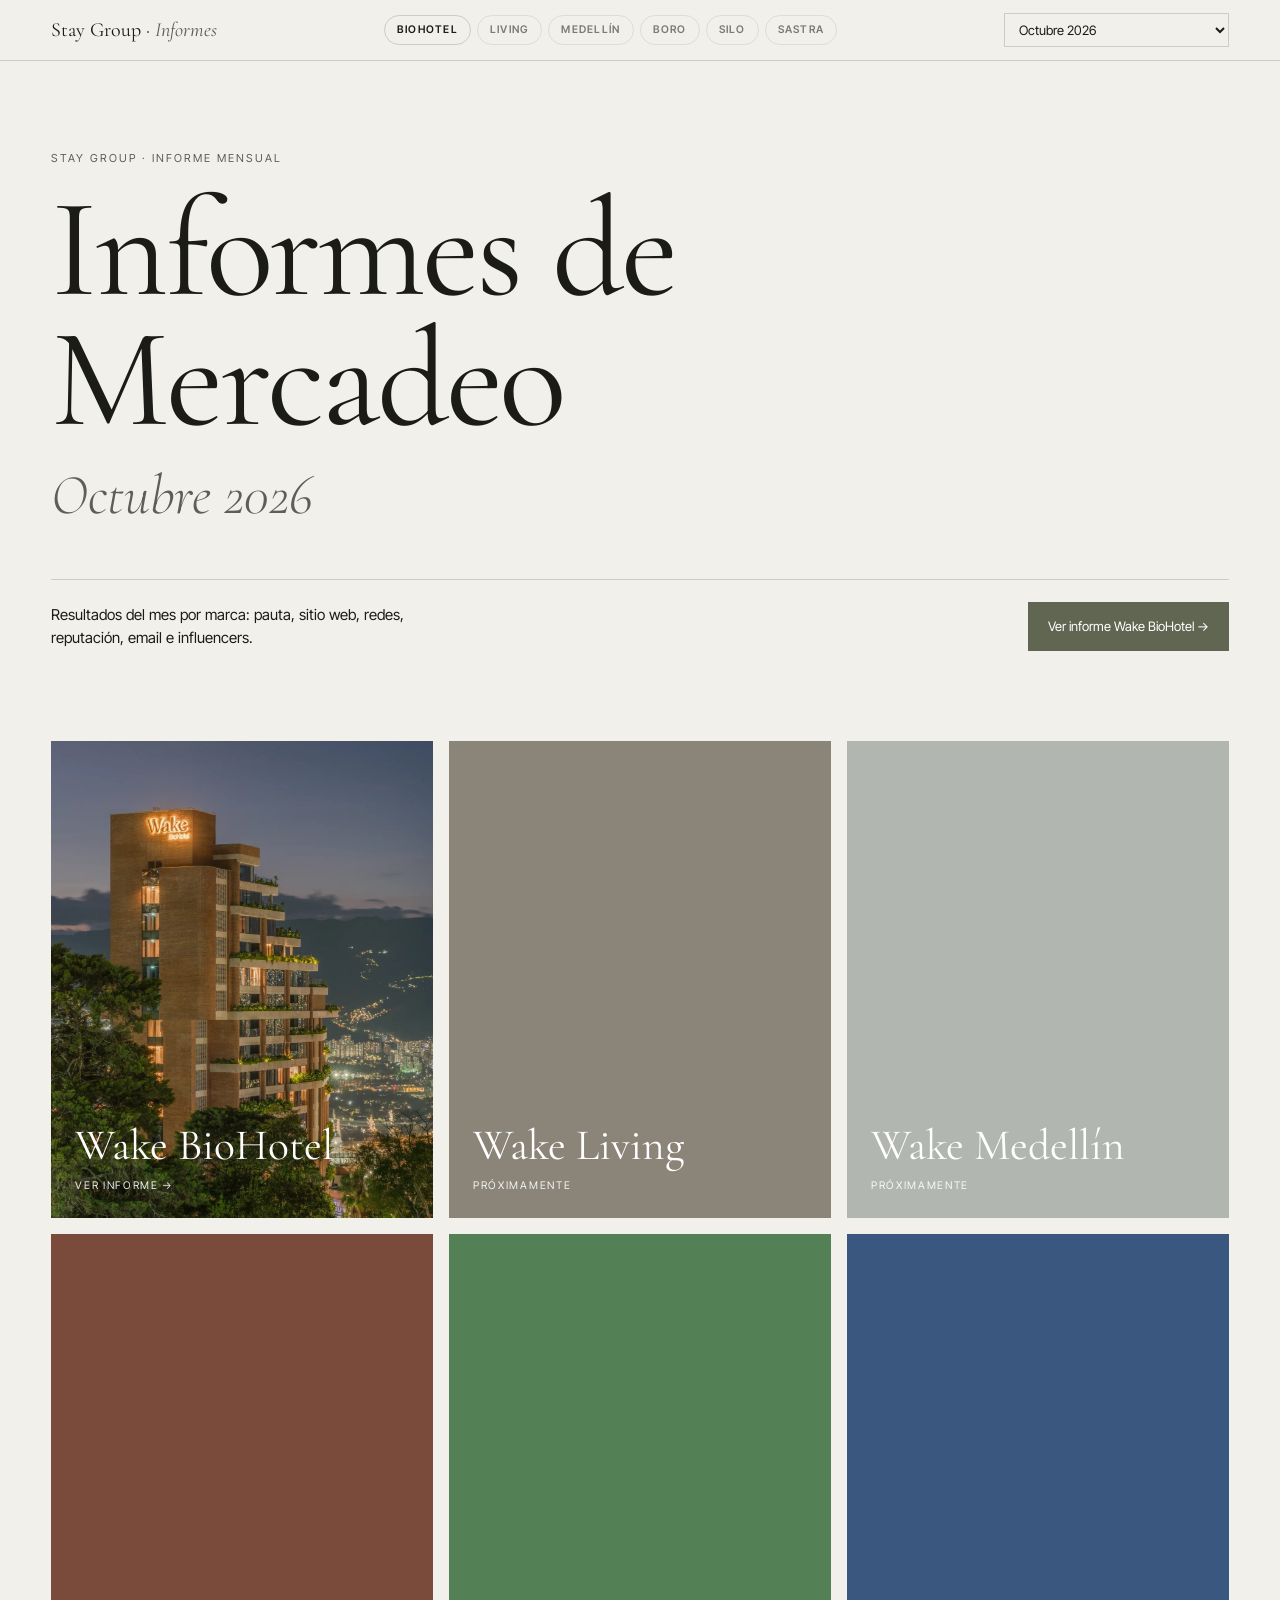
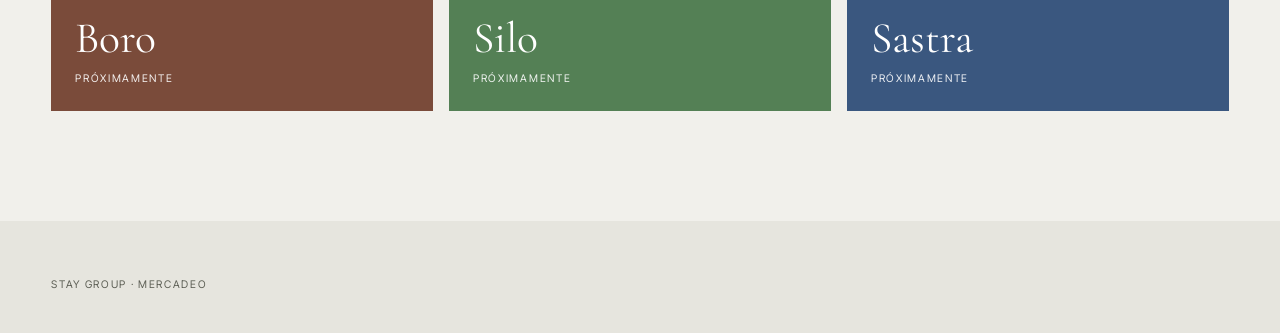
==== index.html @ aa421466 "Publish the monthly marketing report site at the repository root. Add the static Spanish report (ind" ====
<!doctype html>
<html lang="es">
<head>
<meta charset="utf-8">
<meta name="viewport" content="width=device-width, initial-scale=1">
<title>Stay Group · Informes de Mercadeo</title>
<meta name="description" content="Informes mensuales de Mercadeo de las marcas de Stay Group.">
<meta name="robots" content="noindex">
<link rel="preconnect" href="https://fonts.googleapis.com">
<link rel="preconnect" href="https://fonts.gstatic.com" crossorigin>
<link href="https://fonts.googleapis.com/css2?family=Cormorant+Garamond:ital,wght@0,300;0,400;0,500;1,300;1,400&family=Inter+Tight:wght@400;500;600&display=swap" rel="stylesheet">
<link rel="stylesheet" href="assets/css/styles.css">
<link rel="icon" href="assets/img/favicon.png">
</head>
<body>
<div id="app"><noscript><p style="padding:120px 24px;font-family:serif;font-size:22px">Este informe necesita JavaScript activado.</p></noscript></div>
<script src="data/index.js"></script>
<script src="assets/js/common.js"></script>
<script src="assets/js/cover.js"></script>
</body>
</html>
---- assets/css/styles.css ----
:root{
  --olive:#616652; --olive-25:rgba(97,102,82,.25); --olive-10:rgba(97,102,82,.1);
  --cream:#F1F0EB; --ink:#1B1C17; --wood:#A9744F; --down:#A0522D; --white:#fff; --muted:#5d5f55;
  --serif:"Cormorant Garamond",Georgia,"Times New Roman",serif;
  --sans:"Inter Tight",system-ui,-apple-system,"Segoe UI",Roboto,sans-serif;
  --pad:clamp(20px,4vw,56px); --max:1320px;
}
*{box-sizing:border-box;margin:0;padding:0}
html{scroll-behavior:smooth}
body{background:var(--cream);color:var(--ink);font-family:var(--sans);font-size:15px;line-height:1.55;-webkit-font-smoothing:antialiased}
img{max-width:100%;display:block}
a{color:inherit}
em{font-style:italic}
.wrap{max-width:var(--max);margin:0 auto;padding:0 var(--pad)}
.eyebrow{font-size:11px;letter-spacing:.18em;text-transform:uppercase;color:var(--muted)}
.serif{font-family:var(--serif)}
.nowrap{white-space:nowrap}

/* NAV */
.nav{position:fixed;inset:0 0 auto 0;z-index:50;background:rgba(241,240,235,.88);backdrop-filter:blur(10px);-webkit-backdrop-filter:blur(10px);border-bottom:1px solid var(--olive-25)}
.nav .in{display:flex;align-items:center;justify-content:space-between;gap:16px;height:60px;max-width:var(--max);margin:0 auto;padding:0 var(--pad)}
.brandmark{font-family:var(--serif);font-size:20px;text-decoration:none;white-space:nowrap}
.brandmark i{color:var(--muted)}
.pills{display:flex;gap:6px;flex-wrap:nowrap}
.pill{font-size:10.5px;font-weight:600;letter-spacing:.12em;text-transform:uppercase;padding:6px 12px;border-radius:999px;border:1px solid var(--olive-25);text-decoration:none;white-space:nowrap;position:relative;color:var(--ink);background:transparent}
.pill.active{background:var(--olive);color:#fff;border-color:var(--olive)}
.pill.soon{opacity:.55;cursor:default}
.pill.soon:hover::after{content:"Próximamente";position:absolute;top:120%;left:50%;transform:translateX(-50%);background:var(--ink);color:#fff;font-size:10px;padding:4px 8px;border-radius:3px;letter-spacing:.08em}
.month{font-family:var(--sans);font-size:13px;border:1px solid var(--olive-25);background:transparent;padding:7px 10px;color:var(--ink);border-radius:0}
.burger{display:none;background:none;border:0;font-size:24px;line-height:1;cursor:pointer;color:var(--ink)}
.mobile-menu{display:none}
@media (max-width:900px){
  .nav .pills,.nav .month{display:none}
  .burger{display:block}
  .mobile-menu.open{display:flex;flex-direction:column;gap:14px;position:fixed;inset:60px 0 0 0;background:var(--cream);padding:32px var(--pad);z-index:49;overflow:auto}
  .mobile-menu a,.mobile-menu span{font-family:var(--serif);font-size:30px;text-decoration:none}
  .mobile-menu .soon{opacity:.45}
  .mobile-menu .soon small{font-family:var(--sans);font-size:11px;letter-spacing:.14em;text-transform:uppercase;margin-left:8px}
  .mobile-menu .month{display:block;margin-top:16px;font-size:16px}
}

/* HERO */
.hero{position:relative;min-height:100vh;min-height:100svh;display:flex;align-items:flex-end;color:#fff;overflow:hidden;background:#2a2b24}
.hero img.bg{position:absolute;inset:0;width:100%;height:100%;object-fit:cover}
.hero::after{content:"";position:absolute;inset:0;background:linear-gradient(180deg,rgba(0,0,0,.15) 0%,rgba(0,0,0,.2) 40%,rgba(0,0,0,.62) 100%)}
.hero .content{position:relative;z-index:2;width:100%;max-width:var(--max);margin:0 auto;padding:0 var(--pad) clamp(48px,9vh,110px)}
.hero .logo{width:clamp(130px,14vw,190px);margin-bottom:28px}
.hero .eyebrow{color:rgba(255,255,255,.85)}
.hero h1{font-family:var(--serif);font-weight:400;font-size:clamp(56px,11vw,168px);line-height:.92;letter-spacing:-.02em;margin:14px 0 8px}
.hero .sub{font-family:var(--serif);font-style:italic;font-size:clamp(28px,4vw,54px);font-weight:300}
.hero .line{margin-top:18px;font-size:13px;opacity:.9}
.scrollcue{position:absolute;left:50%;bottom:22px;z-index:2;width:1px;height:42px;background:rgba(255,255,255,.6);overflow:hidden}
.scrollcue::after{content:"";position:absolute;left:0;top:-42px;width:1px;height:42px;background:#fff;animation:cue 2s infinite}
@keyframes cue{to{top:42px}}

/* SECTIONS */
section.block{padding:clamp(72px,11vw,150px) 0}
.sh{display:grid;grid-template-columns:220px 1fr;gap:24px;border-top:1px solid var(--olive-25);padding-top:22px;margin-bottom:clamp(36px,5vw,64px)}
.sh h2{font-family:var(--serif);font-weight:400;font-size:clamp(40px,6.4vw,92px);line-height:1;letter-spacing:-.01em}
.sh h2 em{font-weight:300}
.sh p.intro{margin-top:18px;max-width:640px;color:var(--muted)}
@media (max-width:760px){.sh{grid-template-columns:1fr;gap:10px}}

.grid{display:grid;gap:0}
.g3{grid-template-columns:repeat(3,1fr)}
.g5{grid-template-columns:repeat(5,1fr)}
@media (max-width:1000px){.g5{grid-template-columns:repeat(3,1fr)}}
@media (max-width:760px){.g3,.g5{grid-template-columns:1fr}}

.kpi{padding:22px 26px 34px 0;border-top:1px solid var(--olive-25);min-width:0}
.kpi .lab{font-size:11px;letter-spacing:.16em;text-transform:uppercase;color:var(--muted);margin-bottom:12px}
.kpi .val{font-family:var(--serif);font-weight:400;line-height:1;white-space:nowrap;font-size:clamp(44px,6vw,92px);letter-spacing:-.01em}
.kpi .delta{margin-top:14px;font-size:12.5px;display:flex;gap:6px;color:var(--ink)}
.kpi .delta.down{color:var(--down)}
.kpi .delta::before{content:"↗";color:var(--olive)}
.kpi .delta.down::before{content:"↘";color:var(--down)}
.kpi .delta.flat::before{content:"·"}
.kpi .note{margin-top:6px;font-size:11.5px;color:var(--muted)}
.headline .kpi{padding-right:clamp(16px,3vw,40px)}

.cells{display:grid;grid-template-columns:repeat(3,1fr);border:1px solid var(--olive-25)}
.cells .kpi{border-top:0;border-right:1px solid var(--olive-25);border-bottom:1px solid var(--olive-25);padding:22px 20px}
.cells .kpi .val{font-size:clamp(34px,3.6vw,52px)}
@media (max-width:760px){.cells{grid-template-columns:1fr 1fr}.cells .kpi .val{font-size:34px}}

/* ADS */
.adtop{display:grid;grid-template-columns:1.1fr 1fr 1fr;gap:0;margin-bottom:56px}
.adtop .kpi{padding:28px}
.adtop .dark{background:var(--olive);color:#fff;border-top-color:var(--olive)}
.adtop .dark .lab,.adtop .dark .note{color:rgba(255,255,255,.75)}
.adtop .val{font-size:clamp(44px,5.4vw,84px)}
.adtop .kpi+.kpi{border-left:1px solid var(--olive-25)}
@media (max-width:900px){.adtop{grid-template-columns:1fr}.adtop .kpi+.kpi{border-left:0}}
.charts{display:grid;grid-template-columns:1fr 1fr;gap:clamp(24px,4vw,64px);margin-bottom:48px}
@media (max-width:900px){.charts{grid-template-columns:1fr}}
.charts h3{font-family:var(--serif);font-weight:400;font-size:26px;margin-bottom:18px}
.charts h3 em{color:var(--muted)}
.chart svg{width:100%;height:auto;overflow:visible}
.chart text{font-family:var(--sans);font-size:11px;fill:var(--muted)}
.chart .bar{transition:transform 1.2s cubic-bezier(.2,.7,.2,1)}
.legend{display:flex;gap:18px;font-size:11.5px;color:var(--muted);margin-top:8px}
.legend i{display:inline-block;width:10px;height:10px;margin-right:6px;vertical-align:-1px}
.smallnote{font-size:11.5px;color:var(--muted);margin-top:10px}
.cards3{display:grid;grid-template-columns:repeat(3,1fr);gap:16px}
@media (max-width:900px){.cards3{grid-template-columns:1fr}}
.card{background:#fff;border:1px solid var(--olive-25);padding:26px}
.tag{display:inline-block;font-size:10px;font-weight:600;letter-spacing:.14em;text-transform:uppercase;border:1px solid var(--olive-25);border-radius:999px;padding:5px 11px}
.tag.fill{background:var(--olive);color:#fff;border-color:var(--olive)}
.tag.wood{background:var(--wood);color:#fff;border-color:var(--wood)}
.tag.down{background:var(--down);color:#fff;border-color:var(--down)}
.card .mini{font-size:10.5px;letter-spacing:.16em;text-transform:uppercase;color:var(--muted);margin-top:18px}
.card .big{font-family:var(--serif);font-size:40px;line-height:1.1;white-space:nowrap}
.card .txt{font-size:12.5px;margin-top:12px}
.card .txt.muted{color:var(--muted);border-top:1px solid var(--olive-10);padding-top:12px}
.criterio{margin-top:36px;border-left:2px solid var(--wood);padding:4px 0 4px 16px;max-width:720px;font-size:13px}
.criterio b{display:block;font-size:10.5px;letter-spacing:.16em;text-transform:uppercase;color:var(--wood);margin-bottom:4px}

/* PHOTO DIVIDER (transform parallax, image taller than frame so no bands) */
.divider{position:relative;height:clamp(320px,72vh,760px);overflow:hidden;background:var(--olive)}
.divider img{position:absolute;left:0;top:-15%;width:100%;height:130%;object-fit:cover;will-change:transform}
.divider .cap{position:absolute;left:0;right:0;bottom:0;padding:0 var(--pad) clamp(28px,6vh,64px);max-width:var(--max);margin:0 auto;color:#fff;font-family:var(--serif);font-style:italic;font-size:clamp(28px,4.2vw,60px);z-index:2;text-shadow:0 2px 24px rgba(0,0,0,.35)}
.divider::after{content:"";position:absolute;inset:0;background:linear-gradient(180deg,transparent 50%,rgba(0,0,0,.45));pointer-events:none}

/* SOCIAL */
.social{border-top:1px solid var(--olive-25);padding:28px 0 36px}
.social .head{display:flex;justify-content:space-between;align-items:center;margin-bottom:12px;gap:12px}
.social h3{font-family:var(--serif);font-weight:400;font-size:clamp(30px,3.4vw,44px)}
.social .kpi{border-top:0;padding:10px 18px 10px 0}
.social .kpi .val{font-size:clamp(34px,3.4vw,50px)}

/* REPUTATION */
.rep{display:grid;grid-template-columns:1.1fr 2fr;gap:clamp(24px,5vw,72px);align-items:end}
@media (max-width:900px){.rep{grid-template-columns:1fr}}
.ta .score{font-family:var(--serif);font-size:clamp(130px,18vw,260px);line-height:.85;white-space:nowrap}
.ta .score small{font-size:.22em;color:var(--muted)}
.others{display:grid;grid-template-columns:repeat(3,1fr)}
.others .kpi{padding-left:20px;border-top:0;border-left:1px solid var(--olive-25)}
.others .kpi .val{font-size:clamp(40px,4vw,60px)}
.others .kpi .val small{font-size:.4em;color:var(--muted)}
@media (max-width:600px){.others{grid-template-columns:1fr}.others .kpi{border-left:0;border-top:1px solid var(--olive-25);padding-left:0}}
.quotes{display:grid;grid-template-columns:1fr 1fr;gap:clamp(24px,5vw,72px);margin-top:clamp(56px,8vw,110px)}
@media (max-width:760px){.quotes{grid-template-columns:1fr}}
.quotes blockquote{font-family:var(--serif);font-style:italic;font-size:clamp(22px,2.4vw,32px);line-height:1.3}
.quotes cite{display:block;margin-top:14px;font-style:normal;font-family:var(--sans);font-size:10.5px;letter-spacing:.16em;text-transform:uppercase;color:var(--muted)}

/* EMAIL + INFLUENCER */
.email{display:grid;grid-template-columns:minmax(260px,420px) 1fr;gap:clamp(20px,4vw,48px);background:#fff;border:1px solid var(--olive-25);padding:clamp(16px,2.4vw,28px);margin-top:20px}
@media (max-width:760px){.email{grid-template-columns:1fr}}
.shot{position:relative;max-height:520px;overflow:auto;border:1px solid var(--olive-10);background:#f6f6f3;cursor:zoom-in}
.shot img{width:100%}
.shot .zoom{position:sticky;top:10px;float:right;margin:10px 10px -40px 0;background:var(--ink);color:#fff;font-size:10px;letter-spacing:.12em;text-transform:uppercase;padding:5px 9px;border-radius:999px;z-index:2}
.email h3,.infl h3{font-family:var(--serif);font-weight:400;font-size:clamp(28px,3vw,40px);line-height:1.1;margin:14px 0 6px}
.email .date{font-size:13px;color:var(--muted)}
.email .aud{font-size:12.5px;margin:12px 0 18px}
.email .aud b,.infl .meta b{font-size:10.5px;letter-spacing:.14em;text-transform:uppercase;color:var(--muted);font-weight:500;margin-right:6px}
.metrics{display:grid;grid-template-columns:repeat(3,1fr);gap:0 20px}
.metrics div{border-top:1px solid var(--olive-25);padding:10px 0 14px}
.metrics span{display:block;font-size:10.5px;letter-spacing:.14em;text-transform:uppercase;color:var(--muted)}
.metrics strong{font-family:var(--serif);font-weight:400;font-size:28px;white-space:nowrap}
.metrics small{font-size:11px;color:var(--muted);margin-left:4px}
.infl{display:grid;grid-template-columns:minmax(260px,420px) 1fr;gap:clamp(20px,4vw,56px);align-items:start}
@media (max-width:760px){.infl{grid-template-columns:1fr}}
.infl h3{font-size:clamp(44px,5vw,72px)}
.infl blockquote{font-family:var(--serif);font-style:italic;font-size:clamp(20px,2vw,26px);border-left:1px solid var(--olive);padding-left:18px;margin:22px 0}
.infl .meta{font-size:12.5px;margin-top:10px}

/* MILESTONES + LEARNINGS */
.miles li{list-style:none;display:grid;grid-template-columns:90px 1fr;border-top:1px solid var(--olive-25);padding:22px 0;font-family:var(--serif);font-size:clamp(19px,1.9vw,25px);line-height:1.35}
.miles li:last-child{border-bottom:1px solid var(--olive-25)}
.miles li span{font-style:italic;color:var(--muted)}
.lcards{display:grid;grid-template-columns:repeat(auto-fit,minmax(300px,1fr));gap:16px;margin-top:14px}
.lcard{background:#fff;border:1px solid var(--olive-25);padding:clamp(22px,3vw,40px);position:relative}
.lcard .n{font-family:var(--serif);font-size:64px;line-height:1;color:var(--olive)}
.lcard h4{font-family:var(--serif);font-weight:400;font-size:clamp(24px,2.4vw,32px);margin:18px 0 10px}
.lcard p{font-size:13.5px}
.lcard .tag{position:absolute;top:22px;right:22px}
.subhead{margin:48px 0 0}

/* FOOTER */
footer.sources{background:#E6E5DE;padding:56px 0 40px;font-size:12px;color:var(--muted)}
footer .cols{display:grid;grid-template-columns:1fr 2fr;gap:40px}
@media (max-width:760px){footer .cols{grid-template-columns:1fr}}
footer h5{font-size:10.5px;letter-spacing:.18em;text-transform:uppercase;font-weight:500;margin-bottom:12px;color:var(--ink)}
footer .pend{color:var(--ink);font-size:13.5px}
footer .bottom{border-top:1px solid var(--olive-25);margin-top:36px;padding-top:18px;letter-spacing:.16em;text-transform:uppercase;font-size:10.5px}

/* COVER */
.cover{padding-top:150px;padding-bottom:90px}
.cover h1{font-family:var(--serif);font-weight:400;font-size:clamp(64px,11vw,170px);line-height:.92;letter-spacing:-.02em;margin-top:18px}
.cover .sub{font-family:var(--serif);font-style:italic;font-weight:300;font-size:clamp(32px,4.4vw,60px);color:var(--muted);margin-top:8px}
.cover .row{display:flex;justify-content:space-between;align-items:center;gap:24px;border-top:1px solid var(--olive-25);margin-top:40px;padding-top:22px;flex-wrap:wrap}
.btn{display:inline-flex;gap:10px;align-items:center;background:var(--olive);color:#fff;text-decoration:none;padding:14px 20px;font-size:13px}
.bcards{display:grid;grid-template-columns:repeat(3,1fr);gap:16px;padding-bottom:110px}
@media (max-width:900px){.bcards{grid-template-columns:1fr 1fr}}
@media (max-width:560px){.bcards{grid-template-columns:1fr}}
.bcard{position:relative;aspect-ratio:4/5;overflow:hidden;color:#fff;text-decoration:none;display:flex;flex-direction:column;justify-content:flex-end;padding:24px}
.bcard img{position:absolute;inset:0;width:100%;height:100%;object-fit:cover;transition:transform 1.2s ease}
.bcard:hover img{transform:scale(1.04)}
.bcard::after{content:"";position:absolute;inset:0;background:linear-gradient(180deg,transparent 45%,rgba(0,0,0,.55))}
.bcard>*{position:relative;z-index:2}
.bcard .nm{font-family:var(--serif);font-size:clamp(34px,3.4vw,48px);line-height:1}
.bcard .st{font-size:10.5px;letter-spacing:.16em;text-transform:uppercase;margin-top:10px;opacity:.9}
.bcard.soon{cursor:default}
.bcard.soon::after{background:none}

/* COMING SOON page */
.soonpage{min-height:100vh;display:flex;align-items:center;color:#fff}
.soonpage h1{font-family:var(--serif);font-weight:400;font-size:clamp(56px,10vw,150px);line-height:.95}

/* LIGHTBOX */
.lb{position:fixed;inset:0;background:rgba(20,20,16,.92);z-index:100;display:none;overflow:auto;padding:60px 16px;cursor:zoom-out}
.lb.open{display:block}
.lb img{margin:0 auto;max-width:min(760px,100%)}
.lb button{position:fixed;top:16px;right:20px;background:#fff;border:0;padding:8px 12px;font-size:12px;cursor:pointer}

/* REVEAL: content is visible by default. Only hidden when JS confirms it can animate (html.js-anim). */
.js-anim .reveal{opacity:0;transform:translateY(28px);transition:opacity .9s ease,transform .9s cubic-bezier(.2,.7,.2,1)}
.js-anim .reveal.in{opacity:1;transform:none}
@media (prefers-reduced-motion:reduce){
  .js-anim .reveal{opacity:1;transform:none;transition:none}
  .divider img{transform:none!important}
  .scrollcue::after{animation:none}
}
@media print{.js-anim .reveal{opacity:1!important;transform:none!important}.nav{position:static}}
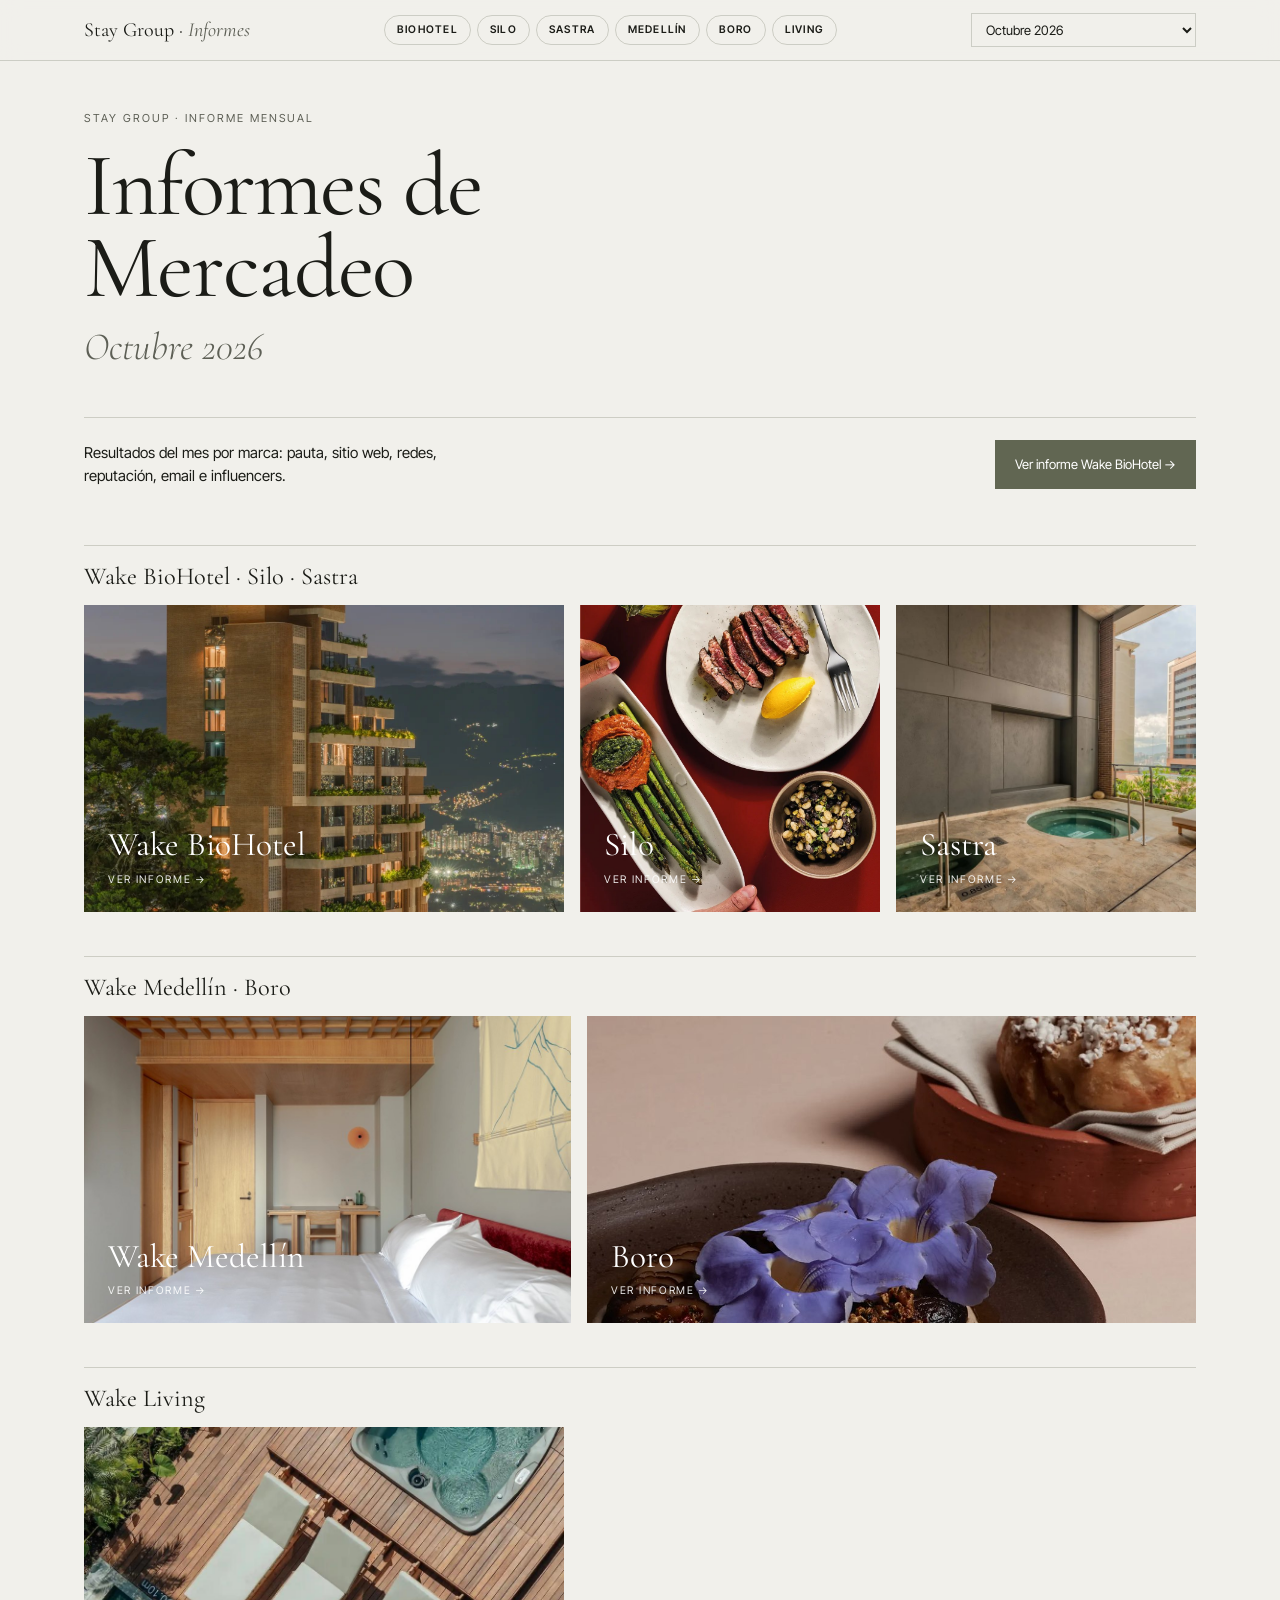
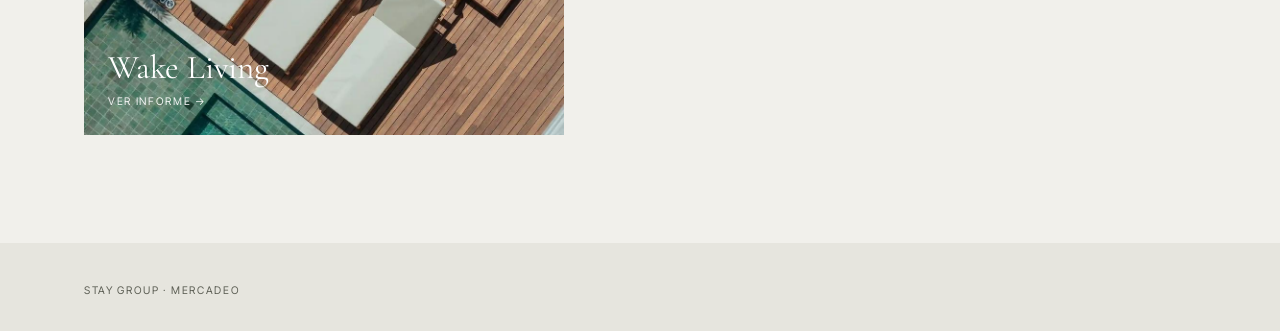
==== commit c05b59ad: "Group brands on the cover and link sibling reports. Publish the new site archive, including cache-bu" ====
--- a/index.html
+++ b/index.html
@@ -9,13 +9,13 @@
 <link rel="preconnect" href="https://fonts.googleapis.com">
 <link rel="preconnect" href="https://fonts.gstatic.com" crossorigin>
 <link href="https://fonts.googleapis.com/css2?family=Cormorant+Garamond:ital,wght@0,300;0,400;0,500;1,300;1,400&family=Inter+Tight:wght@400;500;600&display=swap" rel="stylesheet">
-<link rel="stylesheet" href="assets/css/styles.css">
+<link rel="stylesheet" href="assets/css/styles.css?v=20261111-1410">
 <link rel="icon" href="assets/img/favicon.png">
 </head>
 <body>
 <div id="app"><noscript><p style="padding:120px 24px;font-family:serif;font-size:22px">Este informe necesita JavaScript activado.</p></noscript></div>
-<script src="data/index.js"></script>
-<script src="assets/js/common.js"></script>
-<script src="assets/js/cover.js"></script>
+<script src="data/index.js?v=20261111-1410"></script>
+<script src="assets/js/common.js?v=20261111-1410"></script>
+<script src="assets/js/cover.js?v=20261111-1410"></script>
 </body>
 </html>
--- a/assets/css/styles.css
+++ b/assets/css/styles.css
@@ -1,9 +1,9 @@
 :root{
   --olive:#616652; --olive-25:rgba(97,102,82,.25); --olive-10:rgba(97,102,82,.1);
-  --cream:#F1F0EB; --ink:#1B1C17; --wood:#A9744F; --down:#A0522D; --white:#fff; --muted:#5d5f55;
+  --cream:#F1F0EB; --ink:#1B1C17; --wood:#A9744F; --down:#A0522D; --light:#BDB8AA; --white:#fff; --muted:#5d5f55;
   --serif:"Cormorant Garamond",Georgia,"Times New Roman",serif;
   --sans:"Inter Tight",system-ui,-apple-system,"Segoe UI",Roboto,sans-serif;
-  --pad:clamp(20px,4vw,56px); --max:1320px;
+  --pad:clamp(22px,5vw,72px); --max:1240px;
 }
 *{box-sizing:border-box;margin:0;padding:0}
 html{scroll-behavior:smooth}
@@ -40,116 +40,135 @@
 }
 
 /* HERO */
-.hero{position:relative;min-height:100vh;min-height:100svh;display:flex;align-items:flex-end;color:#fff;overflow:hidden;background:#2a2b24}
+.hero{position:relative;min-height:72vh;min-height:72svh;display:flex;align-items:flex-end;color:#fff;overflow:hidden;background:#2a2b24}
 .hero img.bg{position:absolute;inset:0;width:100%;height:100%;object-fit:cover}
 .hero::after{content:"";position:absolute;inset:0;background:linear-gradient(180deg,rgba(0,0,0,.15) 0%,rgba(0,0,0,.2) 40%,rgba(0,0,0,.62) 100%)}
-.hero .content{position:relative;z-index:2;width:100%;max-width:var(--max);margin:0 auto;padding:0 var(--pad) clamp(48px,9vh,110px)}
-.hero .logo{width:clamp(130px,14vw,190px);margin-bottom:28px}
+.hero .content{position:relative;z-index:2;width:100%;max-width:var(--max);margin:0 auto;padding:0 var(--pad) clamp(36px,6vh,72px)}
+.hero .logo{width:auto;max-width:clamp(110px,11vw,160px);max-height:72px;margin-bottom:20px}
 .hero .eyebrow{color:rgba(255,255,255,.85)}
-.hero h1{font-family:var(--serif);font-weight:400;font-size:clamp(56px,11vw,168px);line-height:.92;letter-spacing:-.02em;margin:14px 0 8px}
-.hero .sub{font-family:var(--serif);font-style:italic;font-size:clamp(28px,4vw,54px);font-weight:300}
+.hero h1{font-family:var(--serif);font-weight:400;font-size:clamp(44px,7vw,104px);line-height:.95;letter-spacing:-.015em;margin:10px 0 6px}
+.hero .sub{font-family:var(--serif);font-style:italic;font-size:clamp(24px,2.8vw,38px);font-weight:300}
 .hero .line{margin-top:18px;font-size:13px;opacity:.9}
 .scrollcue{position:absolute;left:50%;bottom:22px;z-index:2;width:1px;height:42px;background:rgba(255,255,255,.6);overflow:hidden}
 .scrollcue::after{content:"";position:absolute;left:0;top:-42px;width:1px;height:42px;background:#fff;animation:cue 2s infinite}
 @keyframes cue{to{top:42px}}
 
 /* SECTIONS */
-section.block{padding:clamp(72px,11vw,150px) 0}
-.sh{display:grid;grid-template-columns:220px 1fr;gap:24px;border-top:1px solid var(--olive-25);padding-top:22px;margin-bottom:clamp(36px,5vw,64px)}
-.sh h2{font-family:var(--serif);font-weight:400;font-size:clamp(40px,6.4vw,92px);line-height:1;letter-spacing:-.01em}
+section.block{padding-top:clamp(44px,6vw,84px);padding-bottom:clamp(44px,6vw,84px)}
+.sh{display:grid;grid-template-columns:200px 1fr;gap:24px;border-top:1px solid var(--olive-25);padding-top:18px;margin-bottom:clamp(24px,3vw,40px)}
+.sh h2{font-family:var(--serif);font-weight:400;font-size:clamp(30px,3.8vw,54px);line-height:1.05;letter-spacing:-.005em}
 .sh h2 em{font-weight:300}
-.sh p.intro{margin-top:18px;max-width:640px;color:var(--muted)}
+.sh p.intro{margin-top:10px;max-width:640px;color:var(--muted)}
 @media (max-width:760px){.sh{grid-template-columns:1fr;gap:10px}}
 
-.grid{display:grid;gap:0}
+.grid{display:grid;column-gap:clamp(20px,3vw,40px);row-gap:0}
 .g3{grid-template-columns:repeat(3,1fr)}
+.g4{grid-template-columns:repeat(4,1fr)}
 .g5{grid-template-columns:repeat(5,1fr)}
-@media (max-width:1000px){.g5{grid-template-columns:repeat(3,1fr)}}
-@media (max-width:760px){.g3,.g5{grid-template-columns:1fr}}
-
-.kpi{padding:22px 26px 34px 0;border-top:1px solid var(--olive-25);min-width:0}
+@media (max-width:1000px){.g5{grid-template-columns:repeat(3,1fr)}.g4{grid-template-columns:repeat(2,1fr)}}
+@media (max-width:760px){.g3,.g4,.g5{grid-template-columns:1fr}}
+
+.kpi{padding:18px 0 24px;border-top:1px solid var(--olive-25);min-width:0}
 .kpi .lab{font-size:11px;letter-spacing:.16em;text-transform:uppercase;color:var(--muted);margin-bottom:12px}
-.kpi .val{font-family:var(--serif);font-weight:400;line-height:1;white-space:nowrap;font-size:clamp(44px,6vw,92px);letter-spacing:-.01em}
+.kpi .val{font-family:var(--serif);font-weight:400;line-height:1;white-space:nowrap;font-size:clamp(36px,4.2vw,62px);letter-spacing:-.01em}
 .kpi .delta{margin-top:14px;font-size:12.5px;display:flex;gap:6px;color:var(--ink)}
 .kpi .delta.down{color:var(--down)}
 .kpi .delta::before{content:"↗";color:var(--olive)}
 .kpi .delta.down::before{content:"↘";color:var(--down)}
 .kpi .delta.flat::before{content:"·"}
 .kpi .note{margin-top:6px;font-size:11.5px;color:var(--muted)}
-.headline .kpi{padding-right:clamp(16px,3vw,40px)}
+.kpi .delta,.kpi .note{overflow-wrap:anywhere}
 
 .cells{display:grid;grid-template-columns:repeat(3,1fr);border:1px solid var(--olive-25)}
 .cells .kpi{border-top:0;border-right:1px solid var(--olive-25);border-bottom:1px solid var(--olive-25);padding:22px 20px}
-.cells .kpi .val{font-size:clamp(34px,3.6vw,52px)}
-@media (max-width:760px){.cells{grid-template-columns:1fr 1fr}.cells .kpi .val{font-size:34px}}
+.cells .kpi .val{font-size:clamp(30px,3vw,44px)}
+.cells.c4{grid-template-columns:repeat(4,1fr)}
+.cells.c4 .kpi .val{font-size:clamp(28px,2.6vw,40px)}
+@media (max-width:1000px){.cells.c4{grid-template-columns:repeat(2,1fr)}}
+@media (max-width:760px){.cells,.cells.c4{grid-template-columns:1fr 1fr}.cells .kpi{padding:16px 14px}.cells .kpi .val{font-size:28px}}
 
 /* ADS */
-.adtop{display:grid;grid-template-columns:1.1fr 1fr 1fr;gap:0;margin-bottom:56px}
-.adtop .kpi{padding:28px}
+.adtop{display:grid;grid-template-columns:1.1fr 1fr 1fr;gap:0;margin-bottom:36px}
+.adtop.n2{grid-template-columns:1.1fr 1fr}
+.adtop.n4{grid-template-columns:1.1fr 1fr 1fr 1fr}
+.adtop.n4 .val{font-size:clamp(32px,3.4vw,50px)}
+.adtop .kpi{padding:22px 24px}
 .adtop .dark{background:var(--olive);color:#fff;border-top-color:var(--olive)}
 .adtop .dark .lab,.adtop .dark .note{color:rgba(255,255,255,.75)}
-.adtop .val{font-size:clamp(44px,5.4vw,84px)}
+.adtop .dark .delta,.adtop .dark .delta.down,.adtop .dark .delta::before,.adtop .dark .delta.down::before{color:#fff}
+.adtop .val{font-size:clamp(36px,4.2vw,60px)}
 .adtop .kpi+.kpi{border-left:1px solid var(--olive-25)}
-@media (max-width:900px){.adtop{grid-template-columns:1fr}.adtop .kpi+.kpi{border-left:0}}
-.charts{display:grid;grid-template-columns:1fr 1fr;gap:clamp(24px,4vw,64px);margin-bottom:48px}
+@media (max-width:900px){.adtop,.adtop.n2,.adtop.n4{grid-template-columns:1fr}.adtop .kpi+.kpi{border-left:0}}
+.charts{display:grid;grid-template-columns:1fr 1fr;gap:clamp(24px,4vw,56px);margin-bottom:32px}
+.charts.one{grid-template-columns:1fr;max-width:760px}
 @media (max-width:900px){.charts{grid-template-columns:1fr}}
-.charts h3{font-family:var(--serif);font-weight:400;font-size:26px;margin-bottom:18px}
+.charts h3{font-family:var(--serif);font-weight:400;font-size:22px;margin-bottom:12px}
 .charts h3 em{color:var(--muted)}
 .chart svg{width:100%;height:auto;overflow:visible}
 .chart text{font-family:var(--sans);font-size:11px;fill:var(--muted)}
-.chart .bar{transition:transform 1.2s cubic-bezier(.2,.7,.2,1)}
+/* Barras visibles por defecto; solo se encogen mientras esperan la animación */
+.chart .bar{transform-box:fill-box;transition:transform 1.2s cubic-bezier(.2,.7,.2,1)}
+.chart .bar-x{transform-origin:left center}
+.chart .bar-y{transform-origin:center bottom}
+.js-anim .reveal:not(.in) .bar-x{transform:scaleX(0)}
+.js-anim .reveal:not(.in) .bar-y{transform:scaleY(0)}
 .legend{display:flex;gap:18px;font-size:11.5px;color:var(--muted);margin-top:8px}
 .legend i{display:inline-block;width:10px;height:10px;margin-right:6px;vertical-align:-1px}
 .smallnote{font-size:11.5px;color:var(--muted);margin-top:10px}
 .cards3{display:grid;grid-template-columns:repeat(3,1fr);gap:16px}
-@media (max-width:900px){.cards3{grid-template-columns:1fr}}
-.card{background:#fff;border:1px solid var(--olive-25);padding:26px}
+.cards3.n2{grid-template-columns:repeat(2,1fr)}
+.cards3.n1{grid-template-columns:minmax(0,520px)}
+@media (max-width:900px){.cards3,.cards3.n2{grid-template-columns:1fr}}
+.card{background:#fff;border:1px solid var(--olive-25);padding:22px}
 .tag{display:inline-block;font-size:10px;font-weight:600;letter-spacing:.14em;text-transform:uppercase;border:1px solid var(--olive-25);border-radius:999px;padding:5px 11px}
 .tag.fill{background:var(--olive);color:#fff;border-color:var(--olive)}
 .tag.wood{background:var(--wood);color:#fff;border-color:var(--wood)}
 .tag.down{background:var(--down);color:#fff;border-color:var(--down)}
 .card .mini{font-size:10.5px;letter-spacing:.16em;text-transform:uppercase;color:var(--muted);margin-top:18px}
-.card .big{font-family:var(--serif);font-size:40px;line-height:1.1;white-space:nowrap}
+.card .big{font-family:var(--serif);font-size:32px;line-height:1.1;white-space:nowrap}
 .card .txt{font-size:12.5px;margin-top:12px}
 .card .txt.muted{color:var(--muted);border-top:1px solid var(--olive-10);padding-top:12px}
 .criterio{margin-top:36px;border-left:2px solid var(--wood);padding:4px 0 4px 16px;max-width:720px;font-size:13px}
 .criterio b{display:block;font-size:10.5px;letter-spacing:.16em;text-transform:uppercase;color:var(--wood);margin-bottom:4px}
 
 /* PHOTO DIVIDER (transform parallax, image taller than frame so no bands) */
-.divider{position:relative;height:clamp(320px,72vh,760px);overflow:hidden;background:var(--olive)}
+.divider{position:relative;height:clamp(200px,40vh,420px);overflow:hidden;background:var(--olive)}
 .divider img{position:absolute;left:0;top:-15%;width:100%;height:130%;object-fit:cover;will-change:transform}
-.divider .cap{position:absolute;left:0;right:0;bottom:0;padding:0 var(--pad) clamp(28px,6vh,64px);max-width:var(--max);margin:0 auto;color:#fff;font-family:var(--serif);font-style:italic;font-size:clamp(28px,4.2vw,60px);z-index:2;text-shadow:0 2px 24px rgba(0,0,0,.35)}
+.divider .cap{position:absolute;left:0;right:0;bottom:0;padding:0 var(--pad) clamp(28px,6vh,64px);max-width:var(--max);margin:0 auto;color:#fff;font-family:var(--serif);font-style:italic;font-size:clamp(22px,2.8vw,40px);z-index:2;text-shadow:0 2px 24px rgba(0,0,0,.35)}
 .divider::after{content:"";position:absolute;inset:0;background:linear-gradient(180deg,transparent 50%,rgba(0,0,0,.45));pointer-events:none}
 
 /* SOCIAL */
-.social{border-top:1px solid var(--olive-25);padding:28px 0 36px}
+.social{border-top:1px solid var(--olive-25);padding:20px 0 24px}
 .social .head{display:flex;justify-content:space-between;align-items:center;margin-bottom:12px;gap:12px}
-.social h3{font-family:var(--serif);font-weight:400;font-size:clamp(30px,3.4vw,44px)}
-.social .kpi{border-top:0;padding:10px 18px 10px 0}
-.social .kpi .val{font-size:clamp(34px,3.4vw,50px)}
+.social h3{font-family:var(--serif);font-weight:400;font-size:clamp(24px,2.4vw,32px)}
+.social .kpi{border-top:0;padding:8px 0}
+.social .kpi .val{font-size:clamp(28px,2.8vw,40px)}
 
 /* REPUTATION */
 .rep{display:grid;grid-template-columns:1.1fr 2fr;gap:clamp(24px,5vw,72px);align-items:end}
 @media (max-width:900px){.rep{grid-template-columns:1fr}}
-.ta .score{font-family:var(--serif);font-size:clamp(130px,18vw,260px);line-height:.85;white-space:nowrap}
+.ta .score{font-family:var(--serif);font-size:clamp(84px,10vw,140px);line-height:.9;white-space:nowrap}
 .ta .score small{font-size:.22em;color:var(--muted)}
 .others{display:grid;grid-template-columns:repeat(3,1fr)}
+.others.n1{grid-template-columns:1fr}.others.n2{grid-template-columns:repeat(2,1fr)}.others.n4{grid-template-columns:repeat(4,1fr)}
+.rep.solo{grid-template-columns:1fr}
 .others .kpi{padding-left:20px;border-top:0;border-left:1px solid var(--olive-25)}
-.others .kpi .val{font-size:clamp(40px,4vw,60px)}
+.others .kpi .val{font-size:clamp(32px,3vw,46px)}
 .others .kpi .val small{font-size:.4em;color:var(--muted)}
-@media (max-width:600px){.others{grid-template-columns:1fr}.others .kpi{border-left:0;border-top:1px solid var(--olive-25);padding-left:0}}
-.quotes{display:grid;grid-template-columns:1fr 1fr;gap:clamp(24px,5vw,72px);margin-top:clamp(56px,8vw,110px)}
+@media (max-width:600px){.others,.others.n2,.others.n4{grid-template-columns:1fr}.others .kpi{border-left:0;border-top:1px solid var(--olive-25);padding-left:0}}
+.quotes{display:grid;grid-template-columns:1fr 1fr;gap:clamp(24px,5vw,64px);margin-top:clamp(32px,4vw,56px)}
 @media (max-width:760px){.quotes{grid-template-columns:1fr}}
-.quotes blockquote{font-family:var(--serif);font-style:italic;font-size:clamp(22px,2.4vw,32px);line-height:1.3}
+.quotes.one{grid-template-columns:minmax(0,760px)}
+.quotes blockquote{font-family:var(--serif);font-style:italic;font-size:clamp(19px,1.8vw,24px);line-height:1.35}
 .quotes cite{display:block;margin-top:14px;font-style:normal;font-family:var(--sans);font-size:10.5px;letter-spacing:.16em;text-transform:uppercase;color:var(--muted)}
 
 /* EMAIL + INFLUENCER */
 .email{display:grid;grid-template-columns:minmax(260px,420px) 1fr;gap:clamp(20px,4vw,48px);background:#fff;border:1px solid var(--olive-25);padding:clamp(16px,2.4vw,28px);margin-top:20px}
 @media (max-width:760px){.email{grid-template-columns:1fr}}
-.shot{position:relative;max-height:520px;overflow:auto;border:1px solid var(--olive-10);background:#f6f6f3;cursor:zoom-in}
+.shot{position:relative;max-height:440px;overflow:auto;border:1px solid var(--olive-10);background:#f6f6f3;cursor:zoom-in}
 .shot img{width:100%}
 .shot .zoom{position:sticky;top:10px;float:right;margin:10px 10px -40px 0;background:var(--ink);color:#fff;font-size:10px;letter-spacing:.12em;text-transform:uppercase;padding:5px 9px;border-radius:999px;z-index:2}
-.email h3,.infl h3{font-family:var(--serif);font-weight:400;font-size:clamp(28px,3vw,40px);line-height:1.1;margin:14px 0 6px}
+.email h3,.infl h3{font-family:var(--serif);font-weight:400;font-size:clamp(24px,2.4vw,32px);line-height:1.1;margin:14px 0 6px}
 .email .date{font-size:13px;color:var(--muted)}
 .email .aud{font-size:12.5px;margin:12px 0 18px}
 .email .aud b,.infl .meta b{font-size:10.5px;letter-spacing:.14em;text-transform:uppercase;color:var(--muted);font-weight:500;margin-right:6px}
@@ -160,24 +179,44 @@
 .metrics small{font-size:11px;color:var(--muted);margin-left:4px}
 .infl{display:grid;grid-template-columns:minmax(260px,420px) 1fr;gap:clamp(20px,4vw,56px);align-items:start}
 @media (max-width:760px){.infl{grid-template-columns:1fr}}
-.infl h3{font-size:clamp(44px,5vw,72px)}
+.infl h3{font-size:clamp(34px,3.6vw,52px)}
 .infl blockquote{font-family:var(--serif);font-style:italic;font-size:clamp(20px,2vw,26px);border-left:1px solid var(--olive);padding-left:18px;margin:22px 0}
 .infl .meta{font-size:12.5px;margin-top:10px}
 
+/* HISTORIAS DE INFLUENCERS (sin métricas públicas) */
+.stories{display:grid;grid-template-columns:minmax(0,1fr) minmax(0,2fr);gap:clamp(20px,4vw,48px);border-top:1px solid var(--olive-25);padding-top:24px;margin-top:32px;align-items:start}
+.stories h3{font-family:var(--serif);font-weight:400;font-size:clamp(24px,2.4vw,32px);line-height:1.15;margin:14px 0 8px}
+.stories p{font-size:13.5px}
+.stories .pics{display:grid;gap:14px}
+.shot.wide{max-height:none;overflow:hidden;background:transparent;border:0}
+.shot.wide img{width:auto;max-width:100%;max-height:440px;margin:0 auto}
+@media (max-width:860px){.stories{grid-template-columns:1fr}}
+.infl+.infl{margin-top:40px;border-top:1px solid var(--olive-25);padding-top:32px}
+
 /* MILESTONES + LEARNINGS */
-.miles li{list-style:none;display:grid;grid-template-columns:90px 1fr;border-top:1px solid var(--olive-25);padding:22px 0;font-family:var(--serif);font-size:clamp(19px,1.9vw,25px);line-height:1.35}
+.miles li{list-style:none;display:grid;grid-template-columns:64px 1fr;border-top:1px solid var(--olive-25);padding:14px 0;font-family:var(--serif);font-size:clamp(17px,1.5vw,21px);line-height:1.35}
 .miles li:last-child{border-bottom:1px solid var(--olive-25)}
 .miles li span{font-style:italic;color:var(--muted)}
-.lcards{display:grid;grid-template-columns:repeat(auto-fit,minmax(300px,1fr));gap:16px;margin-top:14px}
-.lcard{background:#fff;border:1px solid var(--olive-25);padding:clamp(22px,3vw,40px);position:relative}
-.lcard .n{font-family:var(--serif);font-size:64px;line-height:1;color:var(--olive)}
-.lcard h4{font-family:var(--serif);font-weight:400;font-size:clamp(24px,2.4vw,32px);margin:18px 0 10px}
-.lcard p{font-size:13.5px}
-.lcard .tag{position:absolute;top:22px;right:22px}
-.subhead{margin:48px 0 0}
-
+/* APRENDIZAJE -> PRÓXIMO PASO */
+.insights{border-top:1px solid var(--olive-25)}
+.ins-head,.ins{display:grid;grid-template-columns:56px 1fr 40px 1fr;column-gap:clamp(12px,2vw,28px)}
+.ins-head{padding:12px 0;font-size:10.5px;letter-spacing:.16em;text-transform:uppercase;color:var(--muted);border-bottom:1px solid var(--olive-25)}
+.ins{padding:22px 0;border-bottom:1px solid var(--olive-25);align-items:start}
+.ins .n{font-family:var(--serif);font-size:40px;line-height:1;color:var(--olive)}
+.ins h4{font-family:var(--serif);font-weight:400;font-size:clamp(21px,1.9vw,26px);line-height:1.15;margin:10px 0 6px}
+.ins p{font-size:13.5px}
+.ins .a{background:#fff;border:1px solid var(--olive-25);padding:16px 18px}
+.ins .a h4{margin-top:4px}
+.ins .arrow{font-family:var(--serif);font-size:32px;color:var(--wood);text-align:center;padding-top:30px}
+.ins .mlab{display:none;font-size:10.5px;letter-spacing:.16em;text-transform:uppercase;color:var(--muted)}
+@media (max-width:760px){
+  .ins-head{display:none}
+  .ins{grid-template-columns:1fr;row-gap:10px}
+  .ins .arrow{display:none}
+  .ins .mlab{display:block}
+}
 /* FOOTER */
-footer.sources{background:#E6E5DE;padding:56px 0 40px;font-size:12px;color:var(--muted)}
+footer.sources{background:#E6E5DE;padding:40px 0 32px;font-size:12px;color:var(--muted)}
 footer .cols{display:grid;grid-template-columns:1fr 2fr;gap:40px}
 @media (max-width:760px){footer .cols{grid-template-columns:1fr}}
 footer h5{font-size:10.5px;letter-spacing:.18em;text-transform:uppercase;font-weight:500;margin-bottom:12px;color:var(--ink)}
@@ -185,27 +224,39 @@
 footer .bottom{border-top:1px solid var(--olive-25);margin-top:36px;padding-top:18px;letter-spacing:.16em;text-transform:uppercase;font-size:10.5px}
 
 /* COVER */
-.cover{padding-top:150px;padding-bottom:90px}
-.cover h1{font-family:var(--serif);font-weight:400;font-size:clamp(64px,11vw,170px);line-height:.92;letter-spacing:-.02em;margin-top:18px}
-.cover .sub{font-family:var(--serif);font-style:italic;font-weight:300;font-size:clamp(32px,4.4vw,60px);color:var(--muted);margin-top:8px}
+.cover{padding-top:110px;padding-bottom:56px}
+.cover h1{font-family:var(--serif);font-weight:400;font-size:clamp(46px,7vw,108px);line-height:.92;letter-spacing:-.02em;margin-top:18px}
+.cover .sub{font-family:var(--serif);font-style:italic;font-weight:300;font-size:clamp(24px,3vw,40px);color:var(--muted);margin-top:8px}
 .cover .row{display:flex;justify-content:space-between;align-items:center;gap:24px;border-top:1px solid var(--olive-25);margin-top:40px;padding-top:22px;flex-wrap:wrap}
 .btn{display:inline-flex;gap:10px;align-items:center;background:var(--olive);color:#fff;text-decoration:none;padding:14px 20px;font-size:13px}
-.bcards{display:grid;grid-template-columns:repeat(3,1fr);gap:16px;padding-bottom:110px}
-@media (max-width:900px){.bcards{grid-template-columns:1fr 1fr}}
-@media (max-width:560px){.bcards{grid-template-columns:1fr}}
-.bcard{position:relative;aspect-ratio:4/5;overflow:hidden;color:#fff;text-decoration:none;display:flex;flex-direction:column;justify-content:flex-end;padding:24px}
+.groups{padding-bottom:64px}
+.bgroup{border-top:1px solid var(--olive-25);padding-top:16px;margin-bottom:clamp(28px,3.5vw,44px)}
+.gname{font-family:var(--serif);font-weight:400;font-size:clamp(20px,1.9vw,26px);line-height:1.2;margin-bottom:14px}
+.bcards{display:grid;grid-template-columns:1.6fr 1fr 1fr;gap:16px}
+.bcards.n2{grid-template-columns:1.6fr 2fr}
+.bcards .bcard{height:clamp(220px,24vw,340px)}
+@media (max-width:760px){.bcards,.bcards.n2{grid-template-columns:1fr 1fr}.bcards .bcard.main{grid-column:1/-1}.bcards .bcard{height:clamp(180px,42vw,260px)}}
+@media (max-width:420px){.bcards,.bcards.n2{grid-template-columns:1fr}}
+.bcard{position:relative;overflow:hidden;color:#fff;text-decoration:none;display:flex;flex-direction:column;justify-content:flex-end;padding:24px}
 .bcard img{position:absolute;inset:0;width:100%;height:100%;object-fit:cover;transition:transform 1.2s ease}
 .bcard:hover img{transform:scale(1.04)}
 .bcard::after{content:"";position:absolute;inset:0;background:linear-gradient(180deg,transparent 45%,rgba(0,0,0,.55))}
 .bcard>*{position:relative;z-index:2}
-.bcard .nm{font-family:var(--serif);font-size:clamp(34px,3.4vw,48px);line-height:1}
+.bcard .nm{font-family:var(--serif);font-size:clamp(28px,2.6vw,38px);line-height:1}
 .bcard .st{font-size:10.5px;letter-spacing:.16em;text-transform:uppercase;margin-top:10px;opacity:.9}
 .bcard.soon{cursor:default}
 .bcard.soon::after{background:none}
 
+/* Marcas hermanas en el informe */
+.siblings{display:flex;flex-wrap:wrap;align-items:baseline;gap:6px 14px;padding-top:18px;padding-bottom:0}
+.siblings .links{font-family:var(--serif);font-size:19px}
+.siblings .links a{text-decoration:none;border-bottom:1px solid var(--olive-25)}
+.siblings .links a:hover{border-bottom-color:var(--olive)}
+.siblings .links i{font-style:normal;color:var(--muted);margin:0 8px}
+
 /* COMING SOON page */
 .soonpage{min-height:100vh;display:flex;align-items:center;color:#fff}
-.soonpage h1{font-family:var(--serif);font-weight:400;font-size:clamp(56px,10vw,150px);line-height:.95}
+.soonpage h1{font-family:var(--serif);font-weight:400;font-size:clamp(44px,7vw,100px);line-height:.95}
 
 /* LIGHTBOX */
 .lb{position:fixed;inset:0;background:rgba(20,20,16,.92);z-index:100;display:none;overflow:auto;padding:60px 16px;cursor:zoom-out}
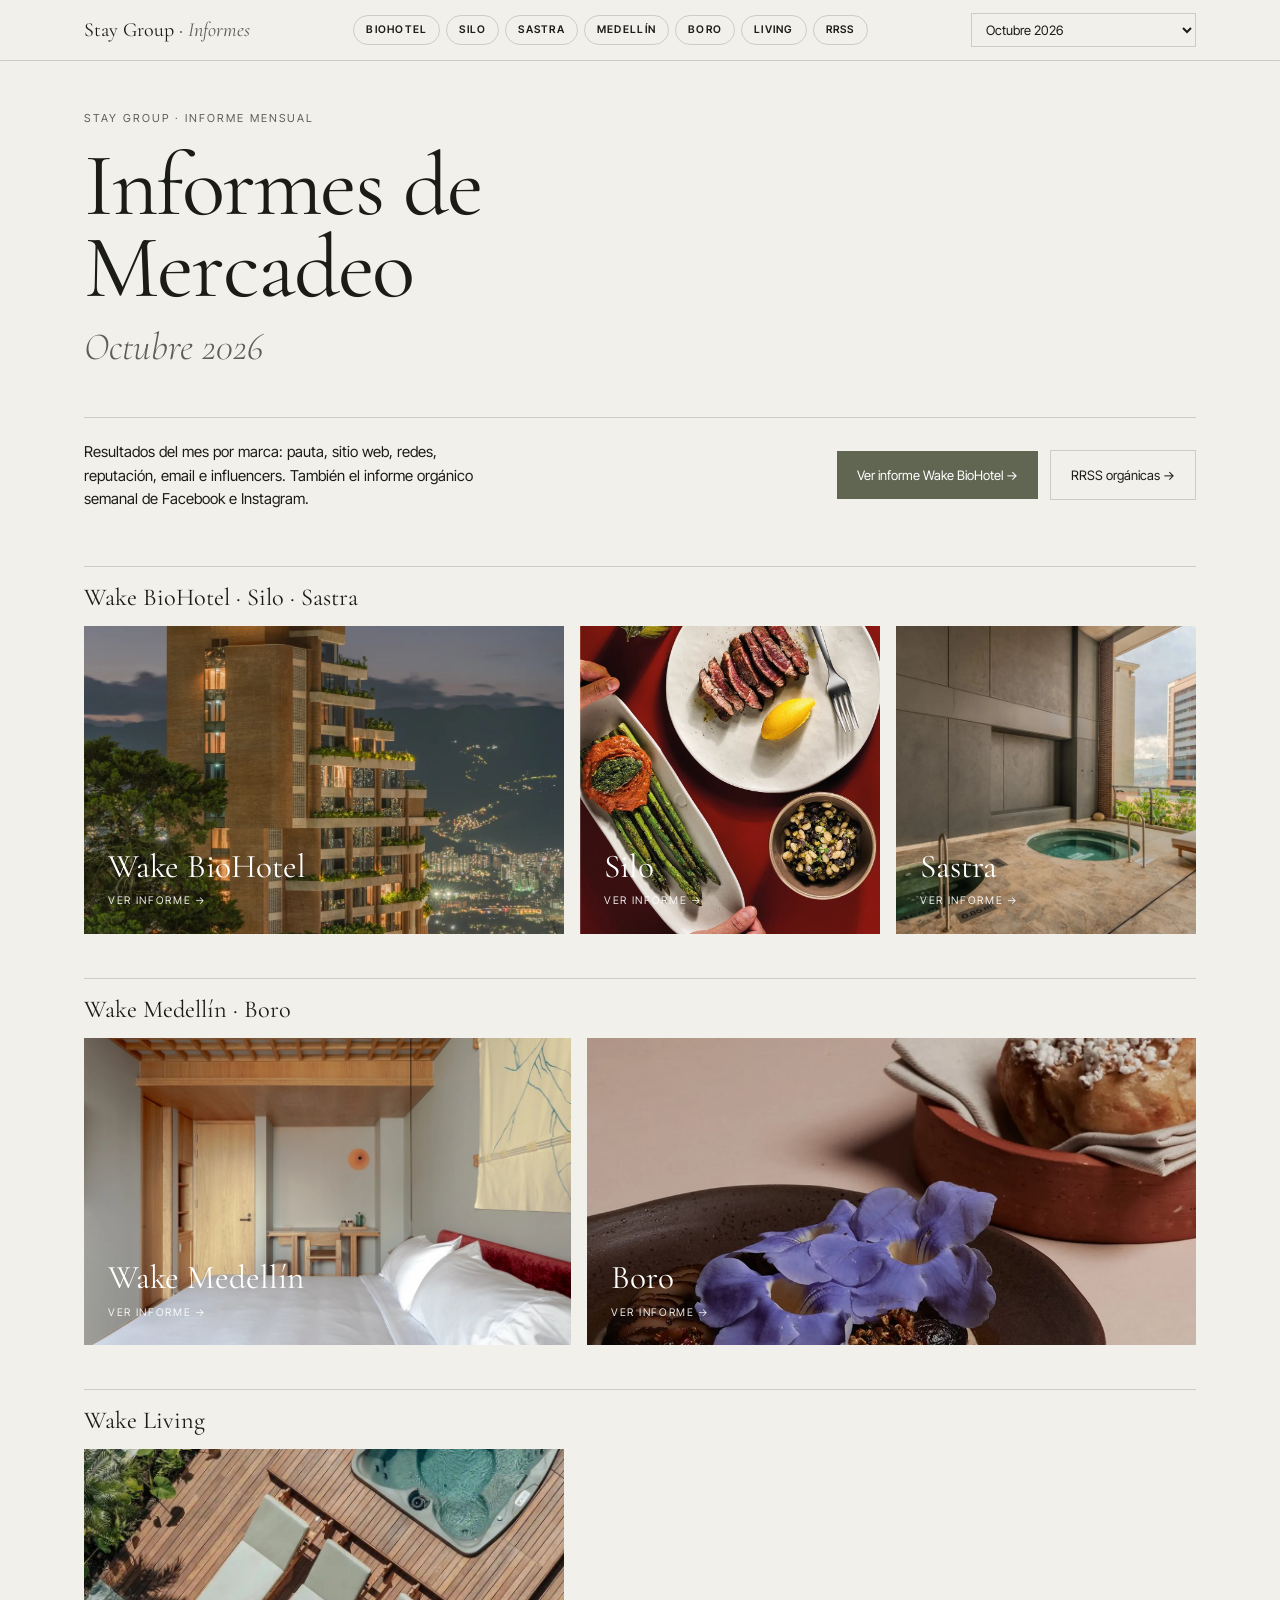
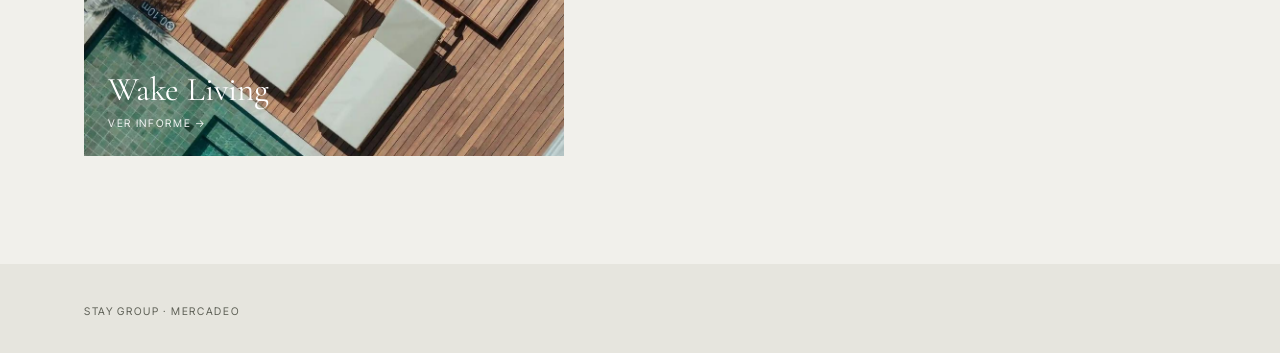
==== commit b022b15b: "Publish the organic social (RRSS) section. Add the RRSS board, cover and nav links, and cache-bust t" ====
--- a/index.html
+++ b/index.html
@@ -9,13 +9,13 @@
 <link rel="preconnect" href="https://fonts.googleapis.com">
 <link rel="preconnect" href="https://fonts.gstatic.com" crossorigin>
 <link href="https://fonts.googleapis.com/css2?family=Cormorant+Garamond:ital,wght@0,300;0,400;0,500;1,300;1,400&family=Inter+Tight:wght@400;500;600&display=swap" rel="stylesheet">
-<link rel="stylesheet" href="assets/css/styles.css?v=20261111-1410">
+<link rel="stylesheet" href="assets/css/styles.css?v=20261111-1835">
 <link rel="icon" href="assets/img/favicon.png">
 </head>
 <body>
 <div id="app"><noscript><p style="padding:120px 24px;font-family:serif;font-size:22px">Este informe necesita JavaScript activado.</p></noscript></div>
-<script src="data/index.js?v=20261111-1410"></script>
-<script src="assets/js/common.js?v=20261111-1410"></script>
-<script src="assets/js/cover.js?v=20261111-1410"></script>
+<script src="data/index.js?v=20261111-1835"></script>
+<script src="assets/js/common.js?v=20261111-1835"></script>
+<script src="assets/js/cover.js?v=20261111-1835"></script>
 </body>
 </html>
--- a/assets/css/styles.css
+++ b/assets/css/styles.css
@@ -273,3 +273,7 @@
   .scrollcue::after{animation:none}
 }
 @media print{.js-anim .reveal{opacity:1!important;transform:none!important}.nav{position:static}}
+
+/* Portada: segundo botón hacia el tablero RRSS */
+.cover-actions{display:flex;flex-wrap:wrap;gap:12px;align-items:center}
+.btn.ghost{background:transparent;color:var(--ink);border:1px solid var(--olive-25)}
